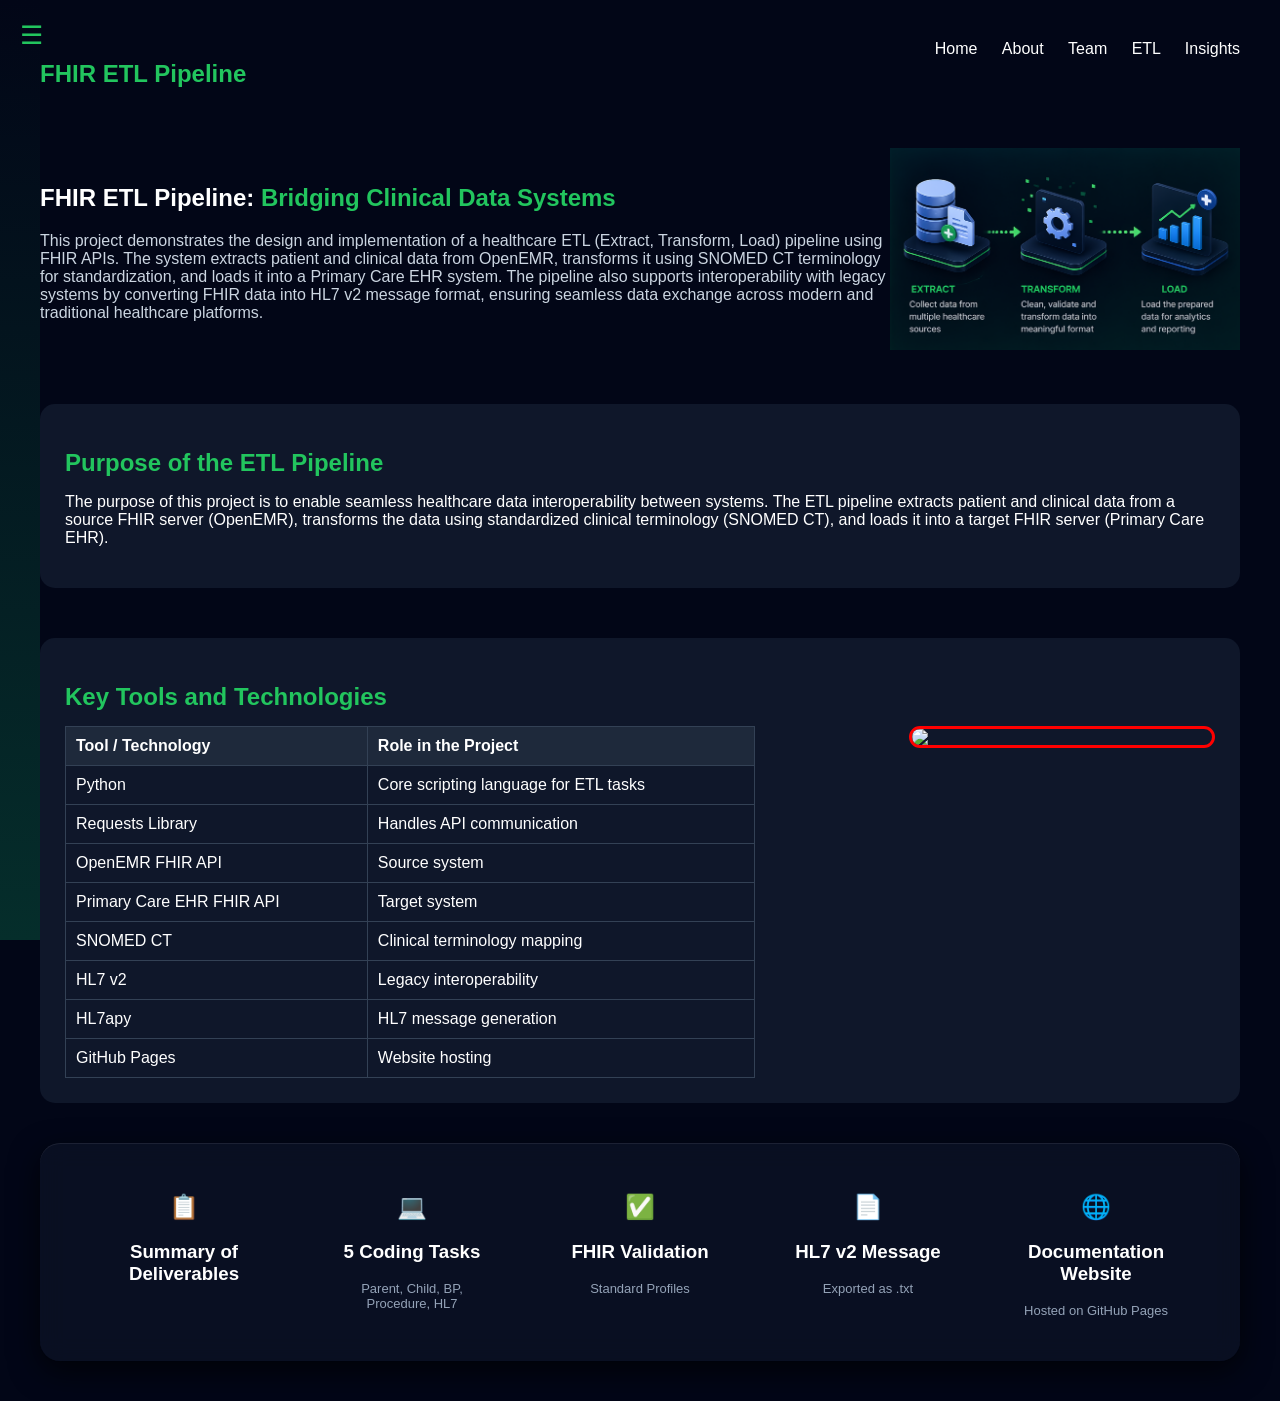
==== website/index.html @ 6625e16f "initial commit" ====
<!DOCTYPE html>
<html>
<head>
<meta charset="UTF-8">
<title>FHIR ETL Pipeline</title>

<style>

/* BASE */
body {
    margin:0;
    font-family:Arial;
    background:#020617;
    color:white;
}

/* TOGGLE BUTTON */
#menuToggle {
    position:fixed;
    top:20px;
    left:20px;
    font-size:26px;
    cursor:pointer;
    z-index:1001;
    color:#22c55e;
}

/* SIDEBAR */
.sidebar {
    position:fixed;
    left:-260px;
    top:0;
    width:260px;
    height:100%;
    background: linear-gradient(180deg, #020617, #052e2b);
    padding:20px;
    transition:0.3s;
    z-index:1000;
}

.sidebar.active {
    left:0;
}

.sidebar h2 {
    color:#22c55e;
}

.subtitle {
    font-size:12px;
    color:#94a3af;
    margin-bottom:20px;
}

.nav-section {
    margin-top:15px;
}

.nav-section-title {
    font-weight:bold;
    margin-bottom:5px;
}

.nav-link {
    display:block;
    color:white;
    text-decoration:none;
    padding:5px;
    margin-left:10px;
    font-size:14px;
}

.nav-link:hover {
    color:#22c55e;
}

/* MAIN */
.main {
    transition:0.3s;
    padding:40px;
}

.main.shift {
    margin-left:260px;
}

/* HEADER */
header {
    display:flex;
    justify-content:space-between;
    margin-bottom:40px;
}

header h2 {
    color:#22c55e;
}

nav a {
    margin-left:20px;
    color:white;
    text-decoration:none;
}

nav a:hover {
    color:#22c55e;
}

/* HERO */
.hero {
    display:flex;
    align-items:center;
}

.hero-left {
    flex:1;
}

.hero-left h1 span {
    color:#22c55e;
}

.hero-left p {
    color:#cbd5e1;
}

.hero-right img {
    width:350px;
}

/* SUMMARY */
.summary {
    margin-top:40px;
    padding:30px;
    border-radius:20px;
    background: rgba(15, 23, 42, 0.6);
    backdrop-filter: blur(12px);
    box-shadow:
        0 10px 30px rgba(0,0,0,0.7),
        inset 0 1px 0 rgba(255,255,255,0.08);
    display:flex;
    justify-content:space-around;
    flex-wrap:wrap;
}

.summary-box {
    text-align:center;
    width:160px;
}

.summary-box p {
    font-size:13px;
    color:#94a3b8;
}

/* SECTION */
.section {
    margin-top:50px;
    background:#0f172a;
    padding:25px;
    border-radius:15px;
}

.section h2 {
    color:#22c55e;
    margin-bottom:15px;
}

/* TABLE */
.table {
    width:100%;
    border-collapse:collapse;
}

.table th, .table td {
    border:1px solid #334155;
    padding:10px;
    text-align:left;
}

.table th {
    background:#1e293b;
}

/* FIXED SIDE-BY-SIDE */
.tools-container {
    display:flex;
    justify-content:space-between;
    align-items:flex-start;
    gap:30px;
}

/* FORCE TABLE WIDTH */
.tools-container table {
    width:60%;
}

/* IMAGE FIX */
.tools-container img {
    width:35%;
    max-width:420px;
    border-radius:12px;
    object-fit:contain;
}

/* RESPONSIVE */
@media (max-width:900px) {
    .tools-container {
        flex-direction:column;
    }

    .tools-container table,
    .tools-container img {
        width:100%;
    }
}

</style>
</head>

<body>

<div id="menuToggle" onclick="toggleSidebar()">☰</div>

<div class="sidebar" id="sidebar">

<h2>FHIR ETL PIPELINE</h2>
<p class="subtitle">Bridging Clinical Data Systems</p>

<div class="nav-section">
    <div class="nav-section-title">🏠 HOME</div>
    <a href="index.html" class="nav-link">Project Overview</a>
</div>

<div class="nav-section">
    <div class="nav-section-title">⚙️ ETL PIPELINE</div>
    <a href="etl.html" class="nav-link">Extraction</a>
    <a href="etl.html" class="nav-link">Transformation</a>
    <a href="etl.html" class="nav-link">Loading</a>
    <a href="etl.html" class="nav-link">Five Coding Tasks</a>
</div>

<div class="nav-section">
    <div class="nav-section-title">📊 INSIGHTS</div>
    <a href="insights.html" class="nav-link">Key Insights</a>
    <a href="insights.html" class="nav-link">Visualizations</a>
</div>

<div class="nav-section">
    <div class="nav-section-title">👥 TEAM</div>
    <a href="team.html" class="nav-link">Team Contribution</a>
</div>

<div class="nav-section">
    <div class="nav-section-title">📄 ABOUT</div>
    <a href="about.html" class="nav-link">Presentation Content</a>
</div>

</div>

<div class="main">

<header>
<h2>FHIR ETL Pipeline</h2>

<nav>
<a href="index.html">Home</a>
<a href="about.html">About</a>
<a href="team.html">Team</a>
<a href="etl.html">ETL</a>
<a href="insights.html">Insights</a>
</nav>
</header>

<section class="hero">

<div class="hero-left">

<h1>FHIR ETL Pipeline: <span>Bridging Clinical Data Systems</span></h1>

<p>
This project demonstrates the design and implementation of a healthcare ETL (Extract, Transform, Load) pipeline using FHIR APIs.
The system extracts patient and clinical data from OpenEMR, transforms it using SNOMED CT terminology for standardization,
and loads it into a Primary Care EHR system.

The pipeline also supports interoperability with legacy systems by converting FHIR data into HL7 v2 message format,
ensuring seamless data exchange across modern and traditional healthcare platforms.
</p>

</div>

<div class="hero-right">
<img src="images/etl.png">
</div>

</section>

<div class="section">
<h2>Purpose of the ETL Pipeline</h2>
<p>
The purpose of this project is to enable seamless healthcare data interoperability between systems.
The ETL pipeline extracts patient and clinical data from a source FHIR server (OpenEMR),
transforms the data using standardized clinical terminology (SNOMED CT),
and loads it into a target FHIR server (Primary Care EHR).
</p>
</div>

<!-- FIXED SECTION -->
<div class="section">
<h2>Key Tools and Technologies</h2>

<div class="tools-container">

<table class="table">
<tr><th>Tool / Technology</th><th>Role in the Project</th></tr>
<tr><td>Python</td><td>Core scripting language for ETL tasks</td></tr>
<tr><td>Requests Library</td><td>Handles API communication</td></tr>
<tr><td>OpenEMR FHIR API</td><td>Source system</td></tr>
<tr><td>Primary Care EHR FHIR API</td><td>Target system</td></tr>
<tr><td>SNOMED CT</td><td>Clinical terminology mapping</td></tr>
<tr><td>HL7 v2</td><td>Legacy interoperability</td></tr>
<tr><td>HL7apy</td><td>HL7 message generation</td></tr>
<tr><td>GitHub Pages</td><td>Website hosting</td></tr>
</table>
<img src="images/fhir_fixed.png" style="width:300px; border:3px solid red;">


</div>
</div>

<div class="summary">

<div class="summary-box">
<h2>📋</h2>
<h3>Summary of Deliverables</h3>
</div>

<div class="summary-box">
<h2>💻</h2>
<h3>5 Coding Tasks</h3>
<p>Parent, Child, BP, Procedure, HL7</p>
</div>

<div class="summary-box">
<h2>✅</h2>
<h3>FHIR Validation</h3>
<p>Standard Profiles</p>
</div>

<div class="summary-box">
<h2>📄</h2>
<h3>HL7 v2 Message</h3>
<p>Exported as .txt</p>
</div>

<div class="summary-box">
<h2>🌐</h2>
<h3>Documentation Website</h3>
<p>Hosted on GitHub Pages</p>
</div>

</div>

</div>

<script>
function toggleSidebar() {
    document.getElementById("sidebar").classList.toggle("active");
    document.querySelector(".main").classList.toggle("shift");
}
</script>

</body>
</html>
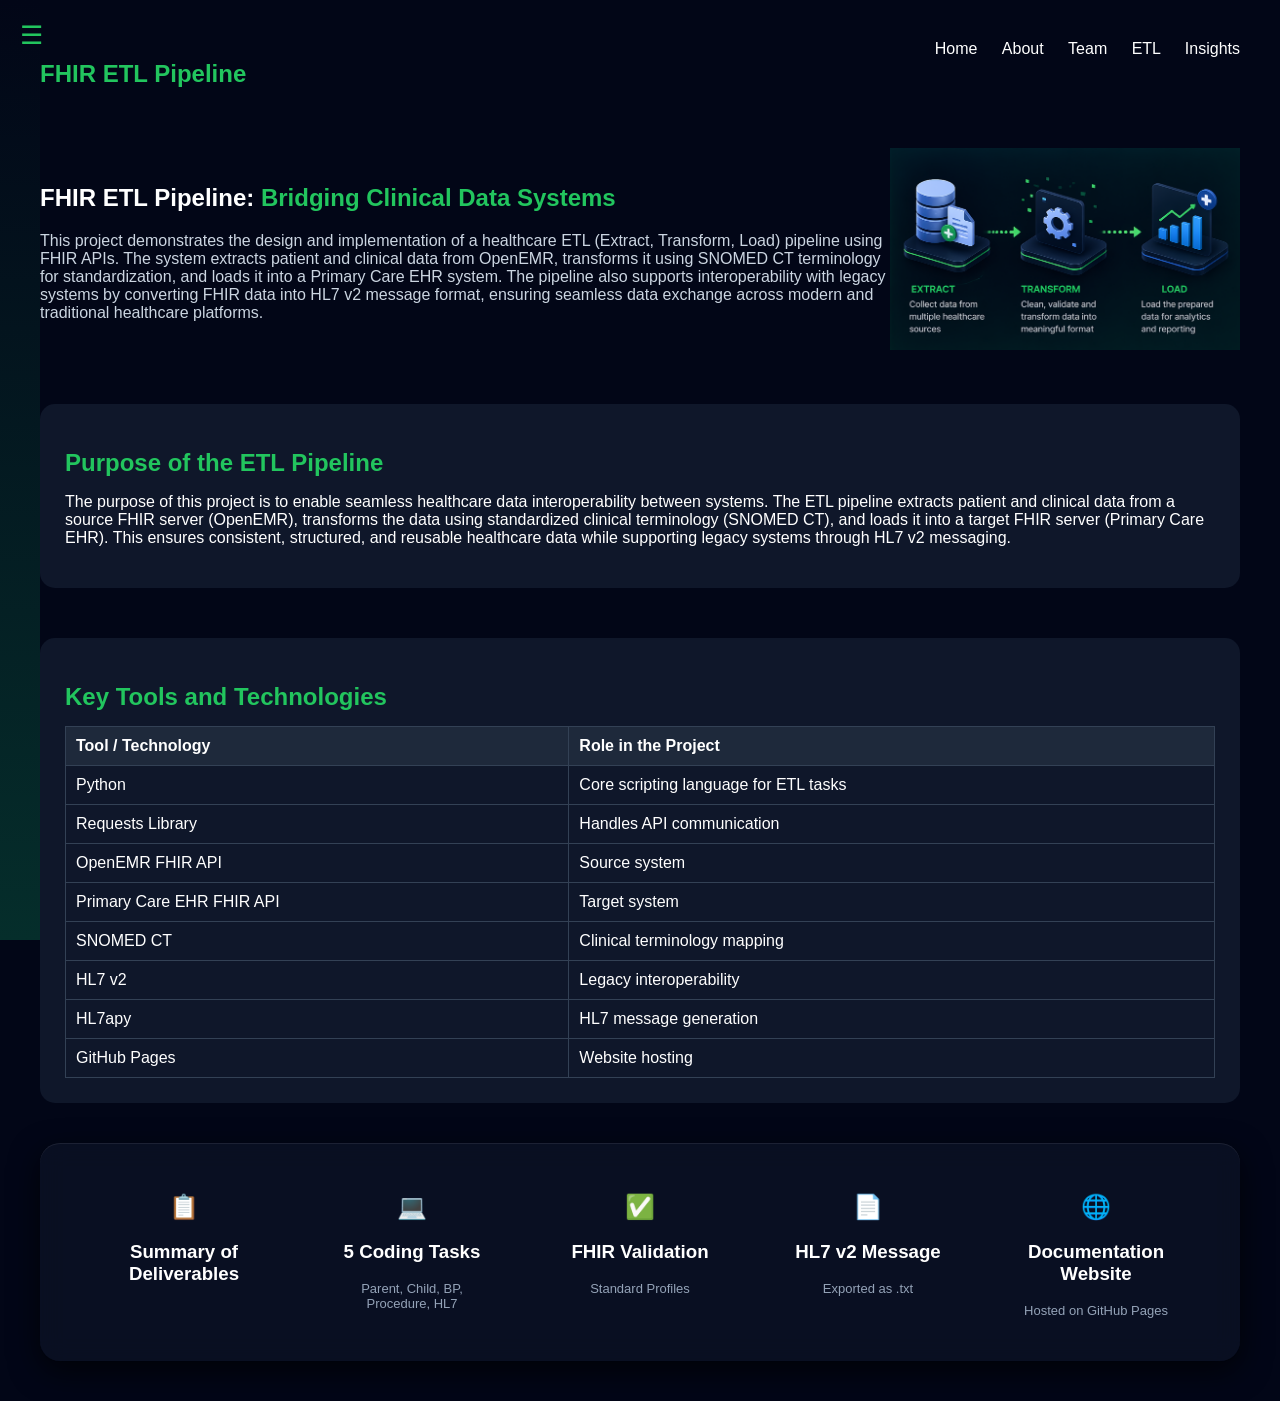
==== commit 68469139: "initial commit" ====
--- a/website/index.html
+++ b/website/index.html
@@ -123,6 +123,7 @@
     color:#cbd5e1;
 }
 
+/* IMAGE */
 .hero-right img {
     width:350px;
 }
@@ -152,7 +153,7 @@
     color:#94a3b8;
 }
 
-/* SECTION */
+/* NEW SECTION */
 .section {
     margin-top:50px;
     background:#0f172a;
@@ -165,7 +166,6 @@
     margin-bottom:15px;
 }
 
-/* TABLE */
 .table {
     width:100%;
     border-collapse:collapse;
@@ -179,39 +179,6 @@
 
 .table th {
     background:#1e293b;
-}
-
-/* FIXED SIDE-BY-SIDE */
-.tools-container {
-    display:flex;
-    justify-content:space-between;
-    align-items:flex-start;
-    gap:30px;
-}
-
-/* FORCE TABLE WIDTH */
-.tools-container table {
-    width:60%;
-}
-
-/* IMAGE FIX */
-.tools-container img {
-    width:35%;
-    max-width:420px;
-    border-radius:12px;
-    object-fit:contain;
-}
-
-/* RESPONSIVE */
-@media (max-width:900px) {
-    .tools-container {
-        flex-direction:column;
-    }
-
-    .tools-container table,
-    .tools-container img {
-        width:100%;
-    }
 }
 
 </style>
@@ -294,6 +261,7 @@
 
 </section>
 
+<!-- PURPOSE -->
 <div class="section">
 <h2>Purpose of the ETL Pipeline</h2>
 <p>
@@ -301,32 +269,65 @@
 The ETL pipeline extracts patient and clinical data from a source FHIR server (OpenEMR),
 transforms the data using standardized clinical terminology (SNOMED CT),
 and loads it into a target FHIR server (Primary Care EHR).
+
+This ensures consistent, structured, and reusable healthcare data while supporting legacy systems through HL7 v2 messaging.
 </p>
 </div>
 
-<!-- FIXED SECTION -->
+<!-- TECHNOLOGY TABLE -->
 <div class="section">
 <h2>Key Tools and Technologies</h2>
 
-<div class="tools-container">
-
 <table class="table">
-<tr><th>Tool / Technology</th><th>Role in the Project</th></tr>
-<tr><td>Python</td><td>Core scripting language for ETL tasks</td></tr>
-<tr><td>Requests Library</td><td>Handles API communication</td></tr>
-<tr><td>OpenEMR FHIR API</td><td>Source system</td></tr>
-<tr><td>Primary Care EHR FHIR API</td><td>Target system</td></tr>
-<tr><td>SNOMED CT</td><td>Clinical terminology mapping</td></tr>
-<tr><td>HL7 v2</td><td>Legacy interoperability</td></tr>
-<tr><td>HL7apy</td><td>HL7 message generation</td></tr>
-<tr><td>GitHub Pages</td><td>Website hosting</td></tr>
+<tr>
+<th>Tool / Technology</th>
+<th>Role in the Project</th>
+</tr>
+
+<tr>
+<td>Python</td>
+<td>Core scripting language for ETL tasks</td>
+</tr>
+
+<tr>
+<td>Requests Library</td>
+<td>Handles API communication</td>
+</tr>
+
+<tr>
+<td>OpenEMR FHIR API</td>
+<td>Source system</td>
+</tr>
+
+<tr>
+<td>Primary Care EHR FHIR API</td>
+<td>Target system</td>
+</tr>
+
+<tr>
+<td>SNOMED CT</td>
+<td>Clinical terminology mapping</td>
+</tr>
+
+<tr>
+<td>HL7 v2</td>
+<td>Legacy interoperability</td>
+</tr>
+
+<tr>
+<td>HL7apy</td>
+<td>HL7 message generation</td>
+</tr>
+
+<tr>
+<td>GitHub Pages</td>
+<td>Website hosting</td>
+</tr>
+
 </table>
-<img src="images/fhir_fixed.png" style="width:300px; border:3px solid red;">
-
-
-</div>
-</div>
-
+</div>
+
+<!-- SUMMARY -->
 <div class="summary">
 
 <div class="summary-box">
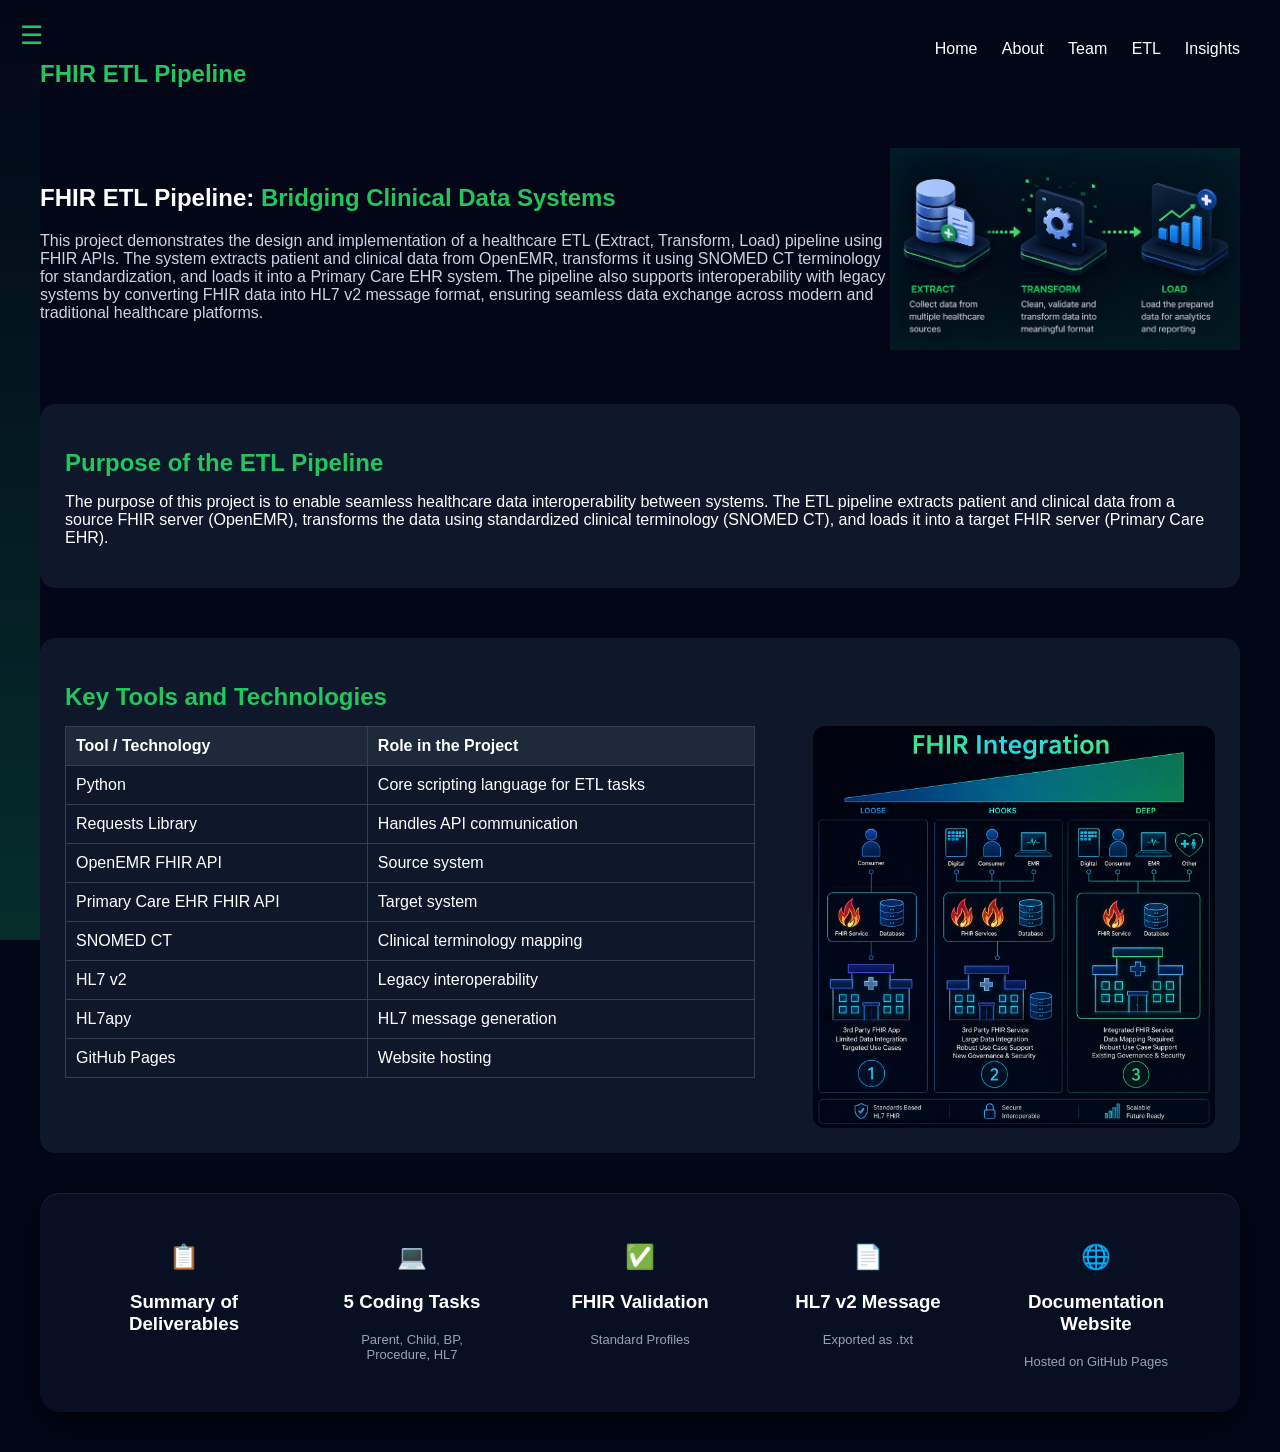
==== commit ac2f6222: "initial commit" ====
--- a/website/index.html
+++ b/website/index.html
@@ -123,7 +123,6 @@
     color:#cbd5e1;
 }
 
-/* IMAGE */
 .hero-right img {
     width:350px;
 }
@@ -153,7 +152,7 @@
     color:#94a3b8;
 }
 
-/* NEW SECTION */
+/* SECTION */
 .section {
     margin-top:50px;
     background:#0f172a;
@@ -166,6 +165,7 @@
     margin-bottom:15px;
 }
 
+/* TABLE */
 .table {
     width:100%;
     border-collapse:collapse;
@@ -179,6 +179,39 @@
 
 .table th {
     background:#1e293b;
+}
+
+/* FIXED SIDE-BY-SIDE */
+.tools-container {
+    display:flex;
+    justify-content:space-between;
+    align-items:flex-start;
+    gap:30px;
+}
+
+/* FORCE TABLE WIDTH */
+.tools-container table {
+    width:60%;
+}
+
+/* IMAGE FIX */
+.tools-container img {
+    width:35%;
+    max-width:420px;
+    border-radius:12px;
+    object-fit:contain;
+}
+
+/* RESPONSIVE */
+@media (max-width:900px) {
+    .tools-container {
+        flex-direction:column;
+    }
+
+    .tools-container table,
+    .tools-container img {
+        width:100%;
+    }
 }
 
 </style>
@@ -261,7 +294,6 @@
 
 </section>
 
-<!-- PURPOSE -->
 <div class="section">
 <h2>Purpose of the ETL Pipeline</h2>
 <p>
@@ -269,65 +301,32 @@
 The ETL pipeline extracts patient and clinical data from a source FHIR server (OpenEMR),
 transforms the data using standardized clinical terminology (SNOMED CT),
 and loads it into a target FHIR server (Primary Care EHR).
-
-This ensures consistent, structured, and reusable healthcare data while supporting legacy systems through HL7 v2 messaging.
 </p>
 </div>
 
-<!-- TECHNOLOGY TABLE -->
+<!-- FIXED SECTION -->
 <div class="section">
 <h2>Key Tools and Technologies</h2>
 
+<div class="tools-container">
+
 <table class="table">
-<tr>
-<th>Tool / Technology</th>
-<th>Role in the Project</th>
-</tr>
-
-<tr>
-<td>Python</td>
-<td>Core scripting language for ETL tasks</td>
-</tr>
-
-<tr>
-<td>Requests Library</td>
-<td>Handles API communication</td>
-</tr>
-
-<tr>
-<td>OpenEMR FHIR API</td>
-<td>Source system</td>
-</tr>
-
-<tr>
-<td>Primary Care EHR FHIR API</td>
-<td>Target system</td>
-</tr>
-
-<tr>
-<td>SNOMED CT</td>
-<td>Clinical terminology mapping</td>
-</tr>
-
-<tr>
-<td>HL7 v2</td>
-<td>Legacy interoperability</td>
-</tr>
-
-<tr>
-<td>HL7apy</td>
-<td>HL7 message generation</td>
-</tr>
-
-<tr>
-<td>GitHub Pages</td>
-<td>Website hosting</td>
-</tr>
-
+<tr><th>Tool / Technology</th><th>Role in the Project</th></tr>
+<tr><td>Python</td><td>Core scripting language for ETL tasks</td></tr>
+<tr><td>Requests Library</td><td>Handles API communication</td></tr>
+<tr><td>OpenEMR FHIR API</td><td>Source system</td></tr>
+<tr><td>Primary Care EHR FHIR API</td><td>Target system</td></tr>
+<tr><td>SNOMED CT</td><td>Clinical terminology mapping</td></tr>
+<tr><td>HL7 v2</td><td>Legacy interoperability</td></tr>
+<tr><td>HL7apy</td><td>HL7 message generation</td></tr>
+<tr><td>GitHub Pages</td><td>Website hosting</td></tr>
 </table>
-</div>
-
-<!-- SUMMARY -->
+
+<img src="images/fhir_fixed.png" alt="FHIR Integration Diagram">
+
+</div>
+</div>
+
 <div class="summary">
 
 <div class="summary-box">
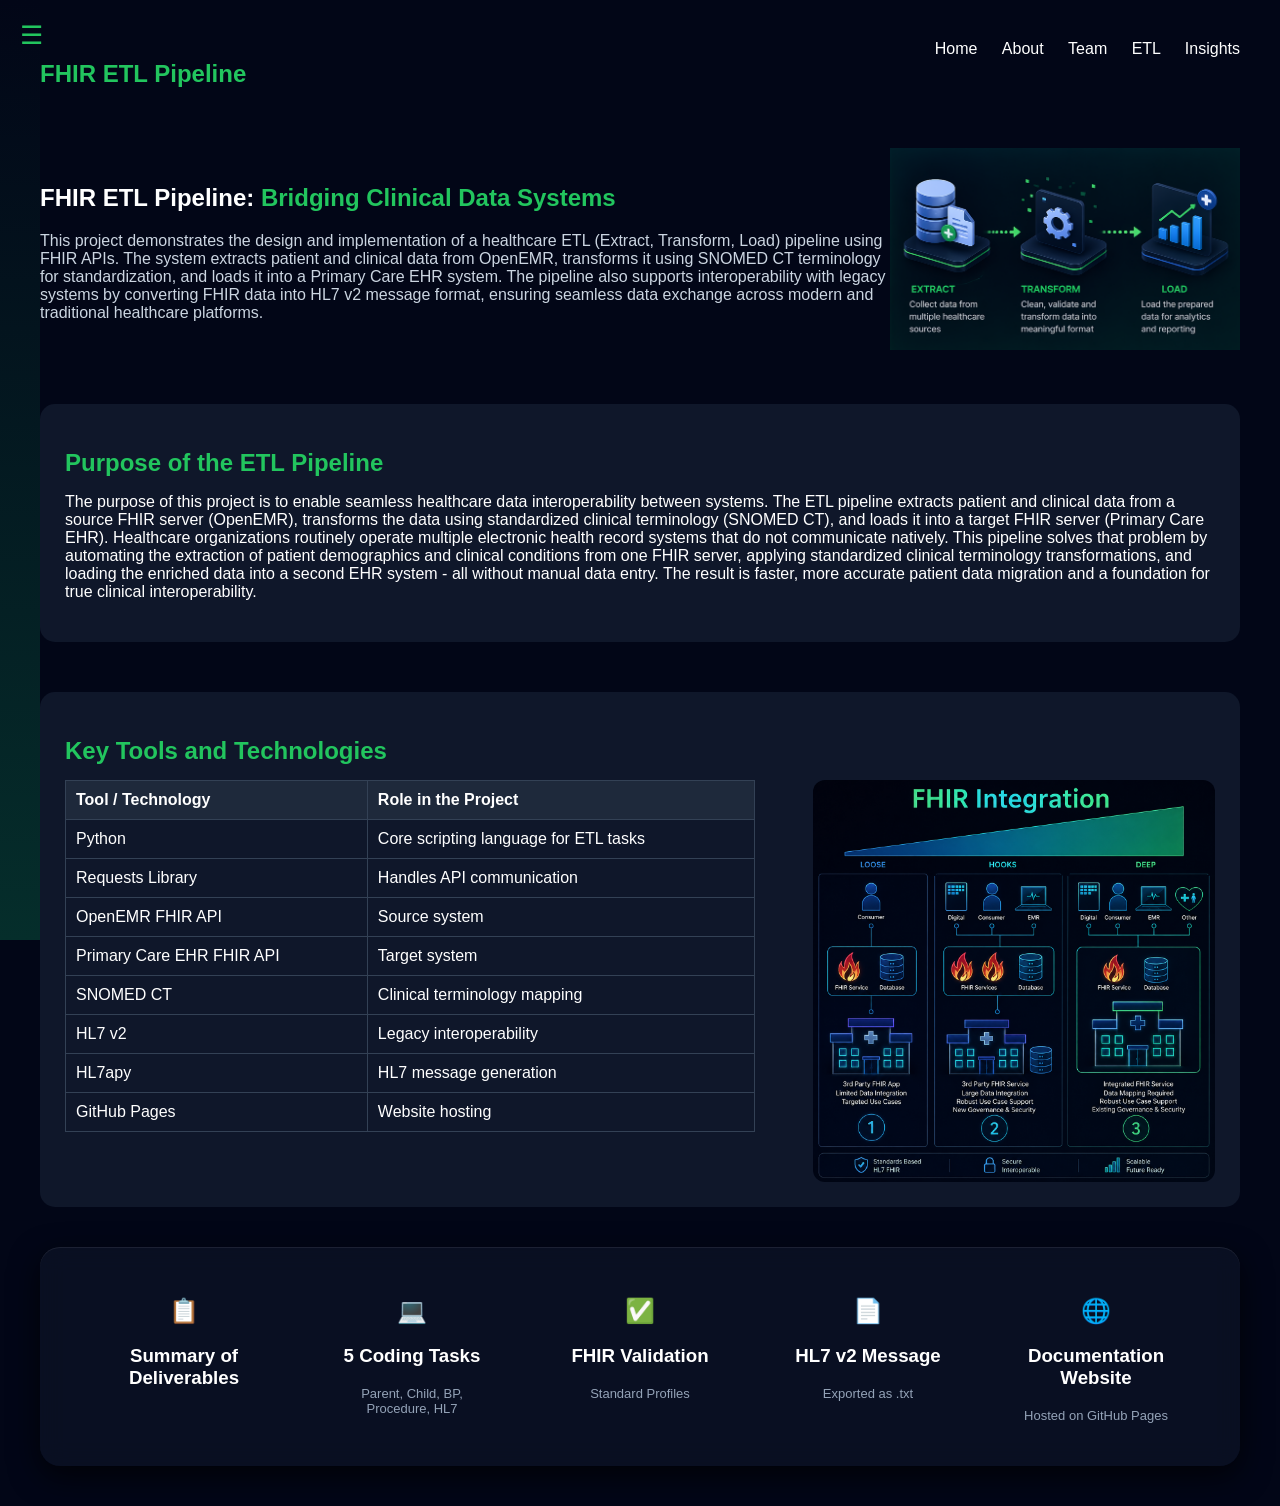
==== commit 2fb5229d: "initial commit" ====
--- a/website/index.html
+++ b/website/index.html
@@ -227,31 +227,38 @@
 <p class="subtitle">Bridging Clinical Data Systems</p>
 
 <div class="nav-section">
-    <div class="nav-section-title">🏠 HOME</div>
+    <div class="nav-section-title"> HOME</div>
     <a href="index.html" class="nav-link">Project Overview</a>
 </div>
 
 <div class="nav-section">
-    <div class="nav-section-title">⚙️ ETL PIPELINE</div>
+    <div class="nav-section-title"> ETL PIPELINE</div>
     <a href="etl.html" class="nav-link">Extraction</a>
     <a href="etl.html" class="nav-link">Transformation</a>
     <a href="etl.html" class="nav-link">Loading</a>
-    <a href="etl.html" class="nav-link">Five Coding Tasks</a>
-</div>
-
-<div class="nav-section">
-    <div class="nav-section-title">📊 INSIGHTS</div>
+    <a href="etl.html" class="nav-link">Task 1</a>
+    <a href="etl.html" class="nav-link">Task 2</a>
+    <a href="etl.html" class="nav-link">Task 3</a>
+    <a href="etl.html" class="nav-link">Task 4</a>
+    <a href="etl.html" class="nav-link">Task 5</a>
+</div>
+
+<div class="nav-section">
+    <div class="nav-section-title"> INSIGHTS</div>
     <a href="insights.html" class="nav-link">Key Insights</a>
-    <a href="insights.html" class="nav-link">Visualizations</a>
-</div>
-
-<div class="nav-section">
-    <div class="nav-section-title">👥 TEAM</div>
+    <a href="insights.html" class="nav-link">Challanges</a>
+    <a href="insights.html" class="nav-link">Lessons Learned</a>
+    <a href="insights.html" class="nav-link">Data Visualizations</a>
+    <a href="insights.html" class="nav-link">Future Improvements</a>
+</div>
+
+<div class="nav-section">
+    <div class="nav-section-title"> TEAM</div>
     <a href="team.html" class="nav-link">Team Contribution</a>
 </div>
 
 <div class="nav-section">
-    <div class="nav-section-title">📄 ABOUT</div>
+    <div class="nav-section-title"> ABOUT</div>
     <a href="about.html" class="nav-link">Presentation Content</a>
 </div>
 
@@ -301,6 +308,11 @@
 The ETL pipeline extracts patient and clinical data from a source FHIR server (OpenEMR),
 transforms the data using standardized clinical terminology (SNOMED CT),
 and loads it into a target FHIR server (Primary Care EHR).
+Healthcare organizations routinely operate multiple electronic health record systems that do not communicate natively.
+    This pipeline solves that problem by automating the extraction of patient demographics and clinical conditions
+    from one FHIR server, applying standardized clinical terminology transformations, and loading the enriched
+    data into a second EHR system - all without manual data entry.
+    The result is faster, more accurate patient data migration and a foundation for true clinical interoperability.
 </p>
 </div>
 
